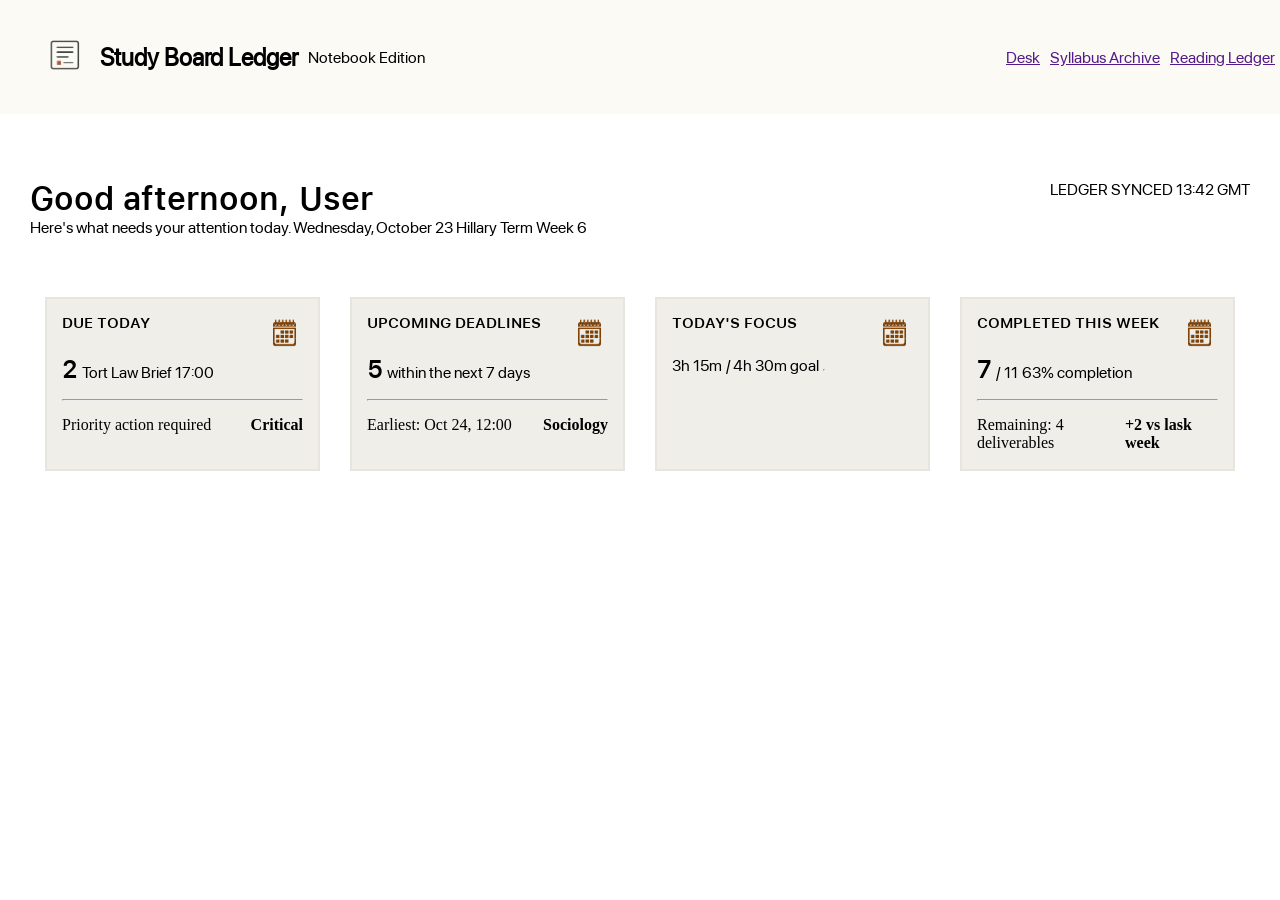
==== studyBoard/index.html @ 29219304 "Initial commit" ====
<!DOCTYPE html>
<html>
    <head>
        <link rel="stylesheet" href="styles.css">
    </head>
    <body>
        <nav>
            <div class="nav-left">
                <ul>
                    <li> <a> <img src="img/paper.png" alt="paper.png">   </a></li>
                    <li> <a> <h1> Study Board Ledger </h1> </a></li>
                    <li> <a> <p> Notebook Edition </p> </a></li>
                    <li> <a> <div class="icon"> </div> </a></li>
                </ul>
            </div>
                <div class="nav-right">
                    <ul>
                    <li> <a href=""> Desk </a> </li>
                    <li> <a href=""> Syllabus Archive </a> </li>
                    <li> <a href=""> Reading Ledger </a></li>
                </ul>
            </div>
        </nav>

        <header>

        </header>

        <div class="hero-page"> 
            <div class="hero-header">
                <h1> Good afternoon, <span id="username"> User </span> </h1>
                <p> LEDGER SYNCED 13:42 GMT</p>
            </div>
            
            <p> Here's what needs your attention today. Wednesday, October 23 Hillary Term Week 6</p>
        </div>

        <div class="quick-dashboard">
            <!-- Due today -->
            <div class="box-dashboard">
                <div class="box-dashboard-header">
                    <h2> DUE TODAY </h2>
                    <img src="img/calendar.png" alt="calendar.png"> 
                </div>
                <div class="box-dashboard-text">
                    <span class="box-dashboard-value"> 2 </span>
                    <p> Tort Law Brief 17:00 </p>
                </div>
                <hr class="seperating-line">
                <div class="box-dashboard-footer">
                    
                    <p> Priority action required </p>
                    <h4> Critical </h4>
                </div>
            </div>
            <!-- Deadlines -->
            <div class="box-dashboard">
                <div class="box-dashboard-header">
                    <h2> UPCOMING DEADLINES </h2>
                    <img src="img/calendar.png" alt="calendar.png"> 
                </div>
                <div class="box-dashboard-text">
                    <span class="box-dashboard-value"> 5 </span>
                    <p> within the next 7 days </p>
                </div>
                <hr class="seperating-line">
                <div class="box-dashboard-footer">
                    <p> Earliest: Oct 24, 12:00 </p>
                    <h4> Sociology </h4>
                </div>
            </div>

            <!-- TOday's bar -->
            <div class="box-dashboard">
                <div class="box-dashboard-header">
                    <h2> TODAY'S FOCUS </h2>
                    <img src="img/calendar.png" alt="calendar.png"> 
                </div>
                <div class="box-dashboard-text">
                    <span class="time-done"> 3h 15m </span> <span class="time-full"> / 4h 30m goal </span>
                    <hr class="seperating-line">
                    <div class="progress-bar">
                        <div class="progress-part" style="width: 15%;"></div>
                        <div class="progress-remainder" style="width: 85%;"> </div>
                    </div>  
                </div>
            </div>

            <!-- Completion bar -->
            <div class="box-dashboard">
                <div class="box-dashboard-header">
                    <h2> COMPLETED THIS WEEK </h2>
                    <img src="img/calendar.png" alt="calendar.png"> 
                </div>
                <div class="box-dashboard-text">
                    <span class="box-dashboard-value"> 7 </span> / 
                    <span class="box-dashboard-desc"> 11</span>
                    <span> 63% completion </span>
                </div>
                <hr class="seperating-line">
                <div class="box-dashboard-footer">
                    <p> Remaining: 4 deliverables</p>
                    <h4> +2 vs lask week </h4>
                </div>
            </div>
        </div>
    </body>
</html>
---- studyBoard/styles.css ----
/* --- SF PRO TEXT (Using Display Regular as a temporary substitute) --- */
@font-face {
    font-family: 'SF Pro Text Regular';
    src: url('fonts/sf-pro-display_regular.woff2') format('woff2'); /* This file exists! */
    font-weight: 400;
    font-style: normal;
}


/* --- SF PRO TEXT (Using your working Semibold file as the fallback) --- */
@font-face {
    font-family: 'SF Pro Text';
    src: url('fonts/sf-pro-text_semibold.woff2') format('woff2');
    font-weight: 400;
    font-style: normal;
}

@font-face {
    font-family: 'SF Pro Text';
    src: url('fonts/sf-pro-text_semibold.woff2') format('woff2');
    font-weight: 600;
    font-style: normal;
}

* {
    margin: 0;
    padding: 0;

}

header {
    height: 150px;
}

nav {
    display: flex;
    justify-content: space-between;
    align-items: center;
    padding: 15px;
    font-family: 'SF Pro Text Regular';

    position: fixed;
    top: 0;
    left: 0;
    width: 100%;
    z-index: 1000;
    opacity: 1.0;
    background-color: #FBFAF4;
}

nav ul img {
    height: 40px;
    width: auto;
}
nav ul {
    display: flex;
    list-style: none;
    align-items: center;
    gap: 10px;
    margin: 10px;
    padding: 10px;
}

/* Hero */

.hero-page {
    margin: 15px;
    padding: 15px;
}

.hero-page h1 {
    font-family: 'SF Pro Text';
}
.hero-page p {
    font-family: 'SF Pro Text Regular';
}

.hero-header {
    display: flex;
    justify-content: space-between;
}

/* Boxes */

.quick-dashboard {
    display: grid;
    grid-template-columns: 1fr 1fr 1fr 1fr;
    margin: 15px;
    padding: 15px;  
}

.box-dashboard {
    margin: 15px;
    padding: 15px;
    background-color: #EFEEE9;
    width: auto;
    height: 140px;
    border: 2px solid #E8E4DE;
}   
.box-dashboard-header {
    display: flex;
    justify-content: space-between;
    font-size: 10px;
    font-family: 'SF Pro Text';
}

.box-dashboard-header img {
    height: 40px;
}

.box-dashboard-text {
    gap: 4px;
    display: flex;
    align-items: baseline;
    font-family: 'SF Pro Text Regular';
    font-weight: 100;

}

.box-dashboard-value {
    font-size: 25px;
    font-weight: 400;
    font-family: 'SF Pro Text';
    
}

.box-dashboard-footer {
    display: flex;
    justify-content: space-between;
}

.seperating-line {

    margin-top: 15px;
    margin-bottom: 15px;
    color: #ECE9E5;
}
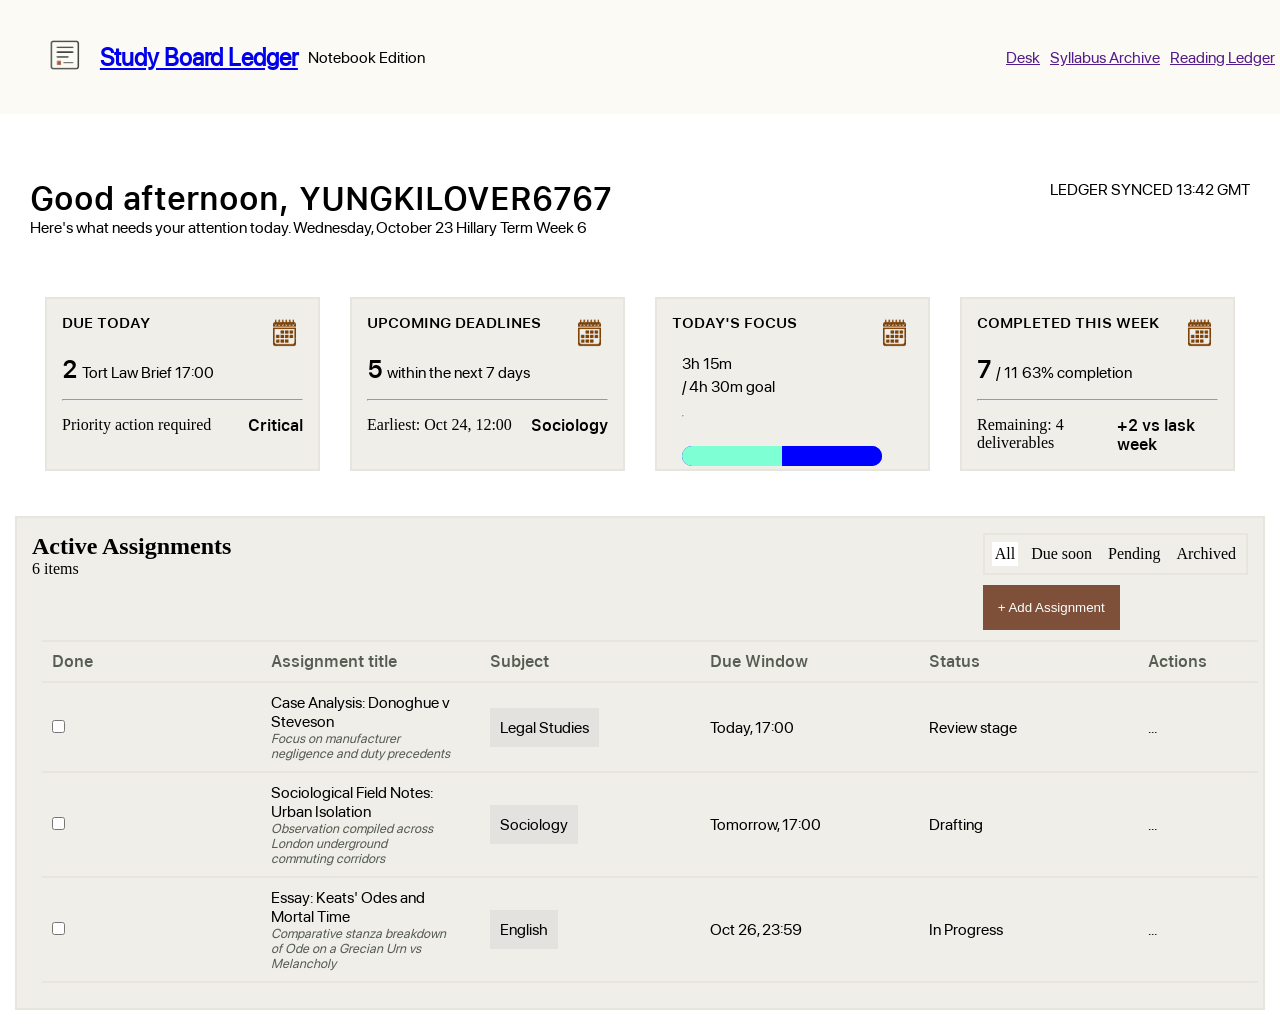
==== commit 624f621d: "added the table" ====
--- a/studyBoard/index.html
+++ b/studyBoard/index.html
@@ -8,7 +8,7 @@
             <div class="nav-left">
                 <ul>
                     <li> <a> <img src="img/paper.png" alt="paper.png">   </a></li>
-                    <li> <a> <h1> Study Board Ledger </h1> </a></li>
+                    <li> <a href="landingpage.html"> <h1> Study Board Ledger </h1> </a></li>
                     <li> <a> <p> Notebook Edition </p> </a></li>
                     <li> <a> <div class="icon"> </div> </a></li>
                 </ul>
@@ -28,7 +28,7 @@
 
         <div class="hero-page"> 
             <div class="hero-header">
-                <h1> Good afternoon, <span id="username"> User </span> </h1>
+                <h1> Good afternoon, <span id="username"> YUNGKILOVER6767 </span> </h1>
                 <p> LEDGER SYNCED 13:42 GMT</p>
             </div>
             
@@ -50,6 +50,7 @@
                 <div class="box-dashboard-footer">
                     
                     <p> Priority action required </p>
+
                     <h4> Critical </h4>
                 </div>
             </div>
@@ -76,12 +77,12 @@
                     <h2> TODAY'S FOCUS </h2>
                     <img src="img/calendar.png" alt="calendar.png"> 
                 </div>
-                <div class="box-dashboard-text">
+                <div class="box-dashboard-text focus-card">
                     <span class="time-done"> 3h 15m </span> <span class="time-full"> / 4h 30m goal </span>
                     <hr class="seperating-line">
                     <div class="progress-bar">
-                        <div class="progress-part" style="width: 15%;"></div>
-                        <div class="progress-remainder" style="width: 85%;"> </div>
+                        <div class="progress-part"></div>
+                        <div class="progress-remainder"> </div>
                     </div>  
                 </div>
             </div>
@@ -104,5 +105,83 @@
                 </div>
             </div>
         </div>
+
+        <div class="active-assignments">
+            <div class="assignment-header">
+                <div> 
+                    <h2> Active Assignments </h2>
+                    <p> 6 items </p>
+                </div>
+                
+                <div>       
+                    <div class="slider">
+                        <ul>
+                            <li id="all"> All </li>
+                            <li id="due-soon"> Due soon </li>
+                            <li id="pending"> Pending </li>
+                            <li id="archived"> Archived </li>
+                        </ul>
+                    </div>
+                    <button> + Add Assignment </button>
+                </div>
+            </div>
+            <div class="custom-table-container">
+                <div class="row row--header">
+                    <p> Done</p>
+                    <p> Assignment title </p>
+                    <p> Subject </p>
+                    <p> Due Window </p>
+                    <p> Status </p>
+                    <p> Actions </p>
+                </div>
+                <!-- Row 1 -->
+                <div class="row">
+                    <div> <input type="checkbox"> </div> 
+                    <div> 
+                        <div class="title-main"> Case Analysis: Donoghue v Steveson </div>
+                        <div class="title-sub"> Focus on manufacturer negligence and duty precedents </div>
+                    </div>
+                    <div> <span class="tag"> Legal Studies </span></div>
+                    <div> <span class="due-dot"> </span> Today, 17:00</td> </div>
+                    <div> <span class="status-badge review"> Review stage </span> </div>
+                    <div class="actions">  ... </div>
+                </div>
+                <!-- Row 2 -->
+                <div class="row">
+                    <div> <input type="checkbox"> </div> 
+                    <div> 
+                        <div class="title-main"> Sociological Field Notes: Urban Isolation </div>
+                        <div class="title-sub"> Observation compiled across London underground commuting corridors </div>
+                    </div>
+                    <div> <span class="tag"> Sociology </span></div>
+                    <div> Tomorrow, 17:00</td> </div>
+                    <div> Drafting </div>
+                    <div class="actions">  ... </div>
+                </div>
+
+                <!-- Row 3 -->
+                <div class="row">
+                    <div> <input type="checkbox"> </div> 
+                    <div> 
+                        <div class="title-main"> Essay: Keats' Odes and Mortal Time </div>
+                        <div class="title-sub"> Comparative stanza breakdown of Ode on a Grecian Urn vs Melancholy </div>
+                    </div>
+                    <div> <span class="tag"> English </span></div>
+                    <div> Oct 26, 23:59 </div>
+                    <div> In Progress </div>
+                    <div class="actions">  ... </div>
+                </div>
+
+            </div>
+
+        </div>
+
+        <div class="starsandbars">
+            <div class="bar-row">
+                <div class="header-bar">
+                    
+                </div>
+            </div>
+        </div>
     </body>
 </html>
--- a/studyBoard/styles.css
+++ b/studyBoard/styles.css
@@ -28,6 +28,16 @@
 
 }
 
+:root {
+    --secondary-color: #EFEEE9;
+    --light-secondary-color: $F5F4EF;
+    --paragraph-font: 'SF Pro Text Regular';
+    --header-font: 'SF Pro Text';
+    --border: 2px solid #E8E4DE;
+    --font-gray-color: #575D52;
+    --button-brown-color: #7E5039;
+
+}
 header {
     height: 150px;
 }
@@ -37,7 +47,7 @@
     justify-content: space-between;
     align-items: center;
     padding: 15px;
-    font-family: 'SF Pro Text Regular';
+    font-family: var(--paragraph-font);
 
     position: fixed;
     top: 0;
@@ -69,10 +79,10 @@
 }
 
 .hero-page h1 {
-    font-family: 'SF Pro Text';
+    font-family: var(--header-font);
 }
 .hero-page p {
-    font-family: 'SF Pro Text Regular';
+    font-family: var(--paragraph-font);
 }
 
 .hero-header {
@@ -92,16 +102,17 @@
 .box-dashboard {
     margin: 15px;
     padding: 15px;
-    background-color: #EFEEE9;
+    background-color: var(--secondary-color);
     width: auto;
     height: 140px;
-    border: 2px solid #E8E4DE;
+    border: var(--border);
 }   
+
 .box-dashboard-header {
     display: flex;
     justify-content: space-between;
     font-size: 10px;
-    font-family: 'SF Pro Text';
+    font-family: var(--header-font);
 }
 
 .box-dashboard-header img {
@@ -112,7 +123,7 @@
     gap: 4px;
     display: flex;
     align-items: baseline;
-    font-family: 'SF Pro Text Regular';
+    font-family: var(--paragraph-font);
     font-weight: 100;
 
 }
@@ -120,7 +131,7 @@
 .box-dashboard-value {
     font-size: 25px;
     font-weight: 400;
-    font-family: 'SF Pro Text';
+    font-family: var(--header-font);
     
 }
 
@@ -129,9 +140,121 @@
     justify-content: space-between;
 }
 
-.seperating-line {
+.box-dashboard-footer h4 {
+    font-family: var(--header-font);
+}
+.seperating-line {  
 
     margin-top: 15px;
     margin-bottom: 15px;
     color: #ECE9E5;
+}
+
+.focus-card {
+    display: flex;
+    flex-direction: column;
+}
+.progress-bar {
+    margin: 10px;
+    height: 20px;
+    background-color: blue;
+    border-radius: 10px;
+    display:flex;
+    overflow: hidden;
+    
+
+}
+
+.progress-part {
+    background-color: aquamarine;
+    height: 100%;
+    width: 100px;
+}
+
+.progress-remainder {
+    background-color: blue;
+    height: 100%;
+    width: 100px;
+}
+.assignment-header {
+    display: flex;
+    justify-content: space-between;
+}
+
+
+
+.active-assignments {
+    border: var(--border);
+    margin: 15px;
+    padding: 15px;
+    background-color: var(--secondary-color);
+}
+
+.active-assignments ul {
+    display: flex;
+    list-style: none;
+    align-items: center;
+    gap: 10px;
+    padding: 7px;
+    margin-bottom: 10px;
+    border: var(--border);
+    background-color: var(--light-secondary-color);
+}
+
+.active-assignments li {
+    padding: 3px;
+    cursor: pointer;
+}
+#all {
+    background-color: white;
+}
+
+.active-assignments button {
+    padding: 15px;
+    color: white;
+    background-color: var(--button-brown-color);
+    border: none;
+    cursor: pointer;
+}
+
+.active-assignments button:active {
+    transform: scale(0.98);
+}
+/* New table */
+
+.custom-table-container {
+    padding: 10px;
+    width: 100%;
+    display: flex;
+    flex-direction: column;
+}
+
+.row {
+    font-family: var(--paragraph-font);
+    display: grid;
+    grid-template-columns: 1fr 1fr 1fr 1fr 1fr 100px;
+    /* padding-top: 10px;
+    padding-bottom: 10px; */
+    gap: 40px;
+    align-items: center;
+    border-bottom: var(--border);
+    padding: 10px;
+}
+.row--header {
+    font-family: var(--header-font);
+    background-color: var(--light-secondary-color);
+    color: var(--font-gray-color);
+    border-bottom: var(--border);
+    border-top: var(--border); 
+}
+
+.tag {
+    padding: 10px;
+    background-color: #E4E2DE;
+}
+
+.title-sub {
+    font-style: italic;
+    color: var(--font-gray-color);
+    font-size: 13px;
 }
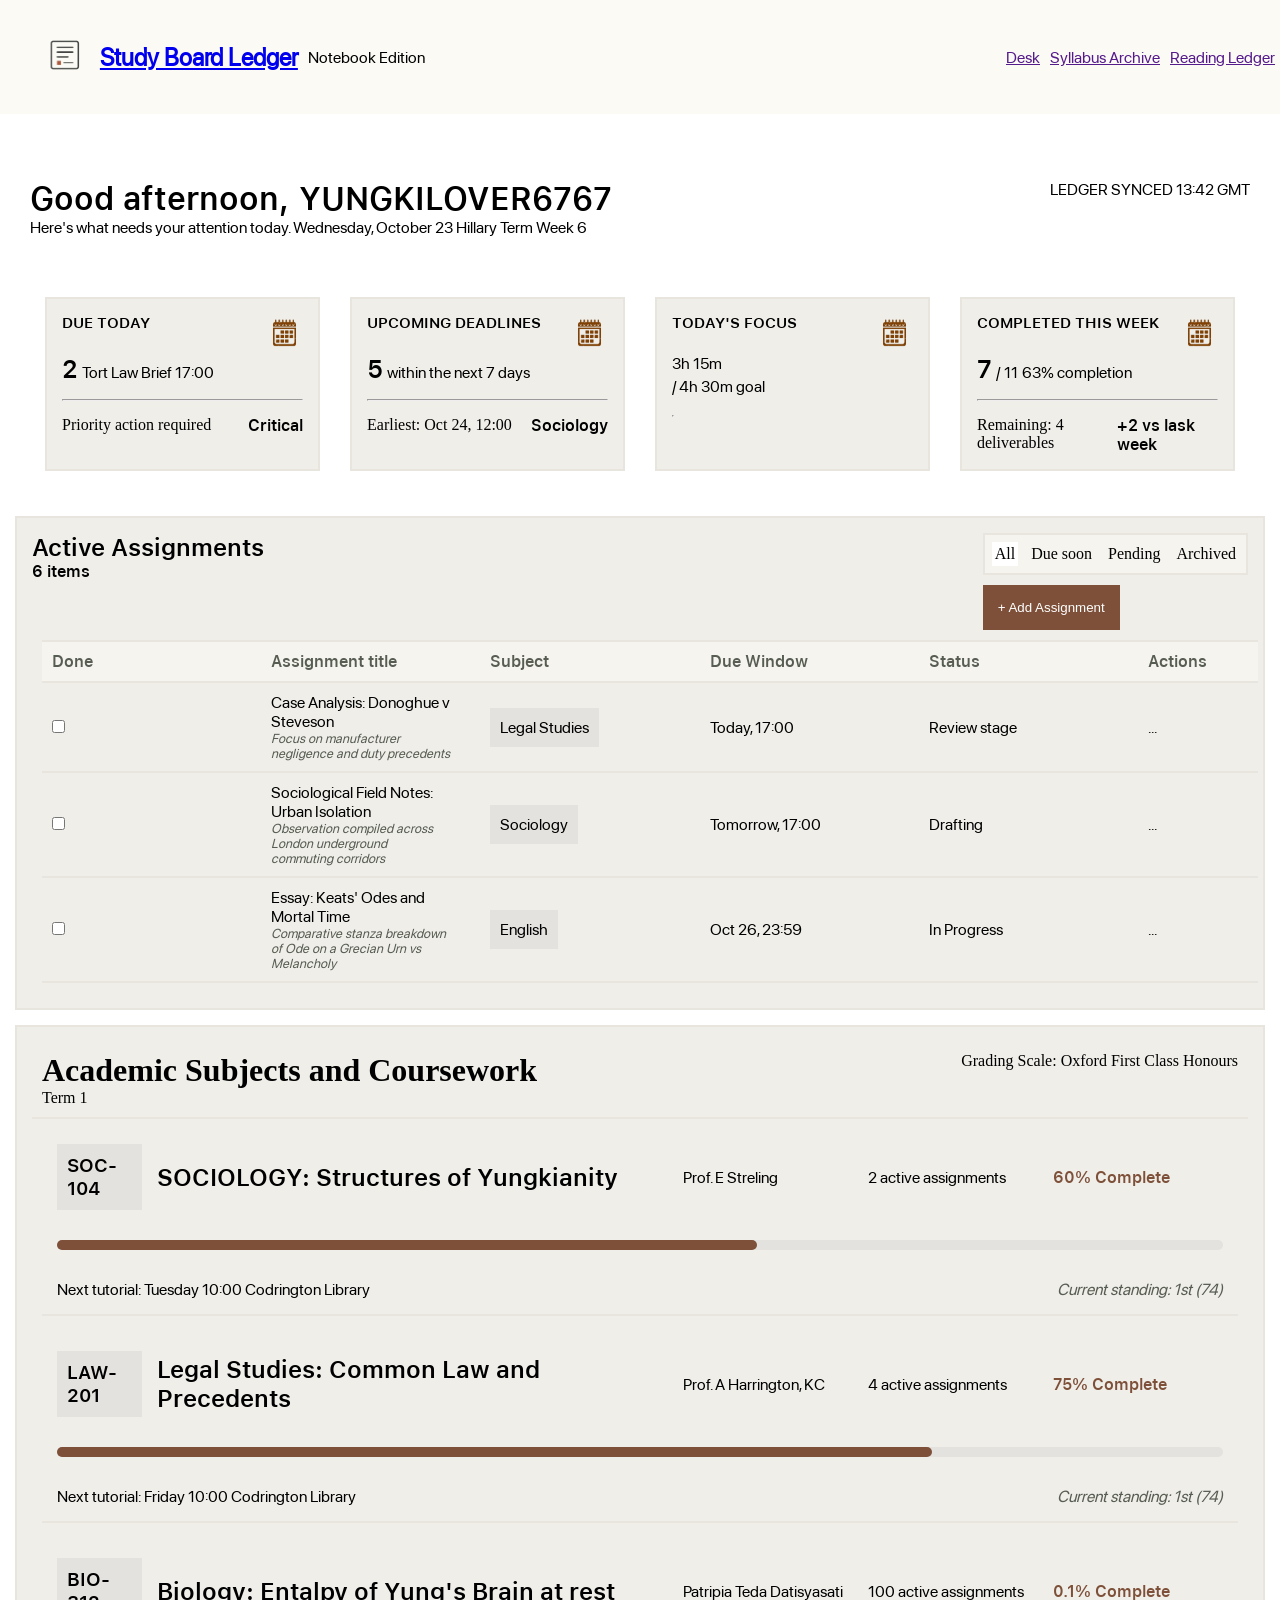
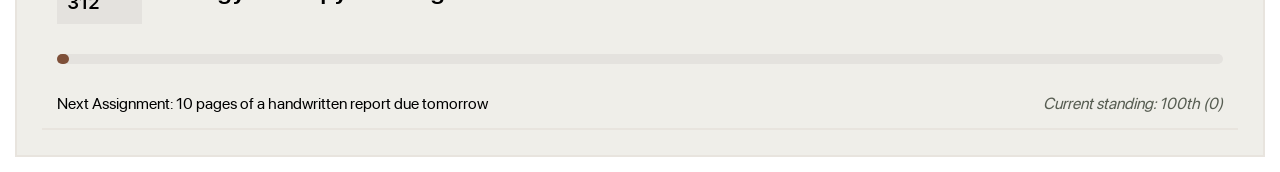
==== commit 00d9e9ea: "added bars" ====
--- a/studyBoard/index.html
+++ b/studyBoard/index.html
@@ -2,6 +2,7 @@
 <html>
     <head>
         <link rel="stylesheet" href="styles.css">
+        <script src="script.js"></script>
     </head>
     <body>
         <nav>
@@ -80,10 +81,10 @@
                 <div class="box-dashboard-text focus-card">
                     <span class="time-done"> 3h 15m </span> <span class="time-full"> / 4h 30m goal </span>
                     <hr class="seperating-line">
-                    <div class="progress-bar">
+                    <!-- <div class="progress-bar">
                         <div class="progress-part"></div>
                         <div class="progress-remainder"> </div>
-                    </div>  
+                    </div>   -->
                 </div>
             </div>
 
@@ -108,7 +109,7 @@
 
         <div class="active-assignments">
             <div class="assignment-header">
-                <div> 
+                <div class="right"> 
                     <h2> Active Assignments </h2>
                     <p> 6 items </p>
                 </div>
@@ -135,7 +136,7 @@
                     <p> Actions </p>
                 </div>
                 <!-- Row 1 -->
-                <div class="row">
+                <div class="row" data-status="due-soon">
                     <div> <input type="checkbox"> </div> 
                     <div> 
                         <div class="title-main"> Case Analysis: Donoghue v Steveson </div>
@@ -147,7 +148,7 @@
                     <div class="actions">  ... </div>
                 </div>
                 <!-- Row 2 -->
-                <div class="row">
+                <div class="row" data-status="pending">
                     <div> <input type="checkbox"> </div> 
                     <div> 
                         <div class="title-main"> Sociological Field Notes: Urban Isolation </div>
@@ -160,7 +161,7 @@
                 </div>
 
                 <!-- Row 3 -->
-                <div class="row">
+                <div class="row" data-status="archived">
                     <div> <input type="checkbox"> </div> 
                     <div> 
                         <div class="title-main"> Essay: Keats' Odes and Mortal Time </div>
@@ -177,10 +178,73 @@
         </div>
 
         <div class="starsandbars">
+            <div class="header-bar">
+                <div class="right">
+                    <h1> Academic Subjects and Coursework </h1>
+                    <p> Term 1 </p>
+                </div>
+                <div class="left"> 
+                    <p> Grading Scale: Oxford First Class Honours </p>
+                </div>  
+            </div>
             <div class="bar-row">
-                <div class="header-bar">
-                    
-                </div>
+                <div class="top-row">
+                    <h3> SOC-104 </h3>
+                    <h2> SOCIOLOGY: Structures of Yungkianity </h2>
+                    <p> Prof. E Streling </p>
+                    <p> 2 active assignments </p>
+                    <h4> 60% Complete </h4>
+
+                </div>
+                <div class="progress-line">
+                    <div class="progress-part" style="width: 60%;"> </div>
+                    <div class="progress-remainder" style="width: 40%;"> </div>
+                </div>
+                <div class="bottom-row">
+                    <p> Next tutorial: Tuesday 10:00 Codrington Library</p>
+                    <p id="current-standing"> Current standing: 1st (74) </p>
+                </div>
+
+            </div>
+
+            <div class="bar-row">
+                <div class="top-row">
+                    <h3> LAW-201 </h3>
+                    <h2> Legal Studies: Common Law and Precedents </h3>
+                    <p> Prof. A Harrington, KC </p>
+                    <p> 4 active assignments </p>
+                    <h4> 75% Complete </h4>
+
+                </div>
+                <div class="progress-line">
+                    <div class="progress-part" style="width: 75%;"> </div>
+                    <div class="progress-remainder" style="width: 25%;"> </div>
+                </div>
+                <div class="bottom-row">
+                    <p> Next tutorial: Friday 10:00 Codrington Library</p>
+                    <p id="current-standing"> Current standing: 1st (74) </p>
+                </div>
+
+            </div>
+
+            <div class="bar-row">
+                <div class="top-row">
+                    <h3> BIO-312 </h3>
+                    <h2> Biology: Entalpy of Yung's Brain at rest </h3>
+                    <p> Patripia Teda Datisyasati </p>  
+                    <p> 100 active assignments </p>
+                    <h4> 0.1% Complete </h4>
+
+                </div>
+                <div class="progress-line">
+                    <div class="progress-part" style="width: 1%;"> </div>
+                    <div class="progress-remainder" style="width: 99%;"> </div>
+                </div>
+                <div class="bottom-row">
+                    <p> Next Assignment: 10 pages of a handwritten report due tomorrow </p>
+                    <p id="current-standing"> Current standing: 100th (0) </p>
+                </div>
+
             </div>
         </div>
     </body>
--- a/studyBoard/styles.css
+++ b/studyBoard/styles.css
@@ -30,13 +30,13 @@
 
 :root {
     --secondary-color: #EFEEE9;
-    --light-secondary-color: $F5F4EF;
+    --light-secondary-color: #F5F4EF;
     --paragraph-font: 'SF Pro Text Regular';
     --header-font: 'SF Pro Text';
     --border: 2px solid #E8E4DE;
     --font-gray-color: #575D52;
     --button-brown-color: #7E5039;
-
+    --light-gray-color: #E4E2DE;
 }
 header {
     height: 150px;
@@ -154,35 +154,26 @@
     display: flex;
     flex-direction: column;
 }
-.progress-bar {
-    margin: 10px;
-    height: 20px;
-    background-color: blue;
-    border-radius: 10px;
-    display:flex;
-    overflow: hidden;
-    
-
-}
-
-.progress-part {
-    background-color: aquamarine;
-    height: 100%;
-    width: 100px;
-}
-
-.progress-remainder {
-    background-color: blue;
-    height: 100%;
-    width: 100px;
-}
+
 .assignment-header {
     display: flex;
     justify-content: space-between;
 }
 
-
-
+.slider li.active {
+    background-color: var(--button-brown-color);
+    color: white;
+    border-radius: 4px;
+}
+
+.slider li {
+    cursor: pointer;
+}
+
+.completed-row {
+    opacity: 0.5;
+    text-decoration: line-through;
+}
 .active-assignments {
     border: var(--border);
     margin: 15px;
@@ -190,6 +181,9 @@
     background-color: var(--secondary-color);
 }
 
+.active-assignments .right {
+    font-family: var(--header-font);
+}
 .active-assignments ul {
     display: flex;
     list-style: none;
@@ -250,11 +244,86 @@
 
 .tag {
     padding: 10px;
-    background-color: #E4E2DE;
+    background-color: var(--light-gray-color);
 }
 
 .title-sub {
     font-style: italic;
     color: var(--font-gray-color);
     font-size: 13px;
+}
+
+.starsandbars {
+    display: flex;
+    flex-direction: column;
+
+    border: var(--border);
+    margin: 15px;
+    padding: 15px;
+    background-color: var(--secondary-color);
+}
+
+.header-bar, .bottom-row {
+    display: flex;
+    justify-content: space-between;
+}
+
+.bottom-row {
+    padding: 15px;
+    font-family: var(--paragraph-font);
+}
+
+#current-standing {
+    font-style: italic;
+    color: var(--font-gray-color);
+}
+.top-row {
+    display: grid;
+    grid-template-columns: 0.5fr 3fr 1fr 1fr 1fr;
+    align-items: center;
+    gap: 15px;
+    padding: 15px;
+}
+
+.top-row h3{
+    font-family: var(--header-font);
+    background-color:  var(--light-gray-color);
+    padding: 10px;
+}   
+
+.top-row h2 {
+    font-family: var(--header-font);
+    
+}   
+
+.top-row p {
+    font-family: var(--paragraph-font);
+}
+
+.top-row h4 {
+    font-family: var(--header-font);
+    color: var(--button-brown-color);
+}
+
+.progress-line {
+    margin: 15px;
+    background-color: var(--light-gray-color);
+    height: 10px;
+    border-radius: 15px;
+}
+
+.progress-part {
+    height: 100%;
+    background-color: var(--button-brown-color);
+    border-radius: 15px;
+}
+
+.bar-row {
+    margin: 10px;
+    border-bottom: var(--border);
+}
+
+.header-bar {
+    padding: 10px;
+    border-bottom: var(--border);
 }
